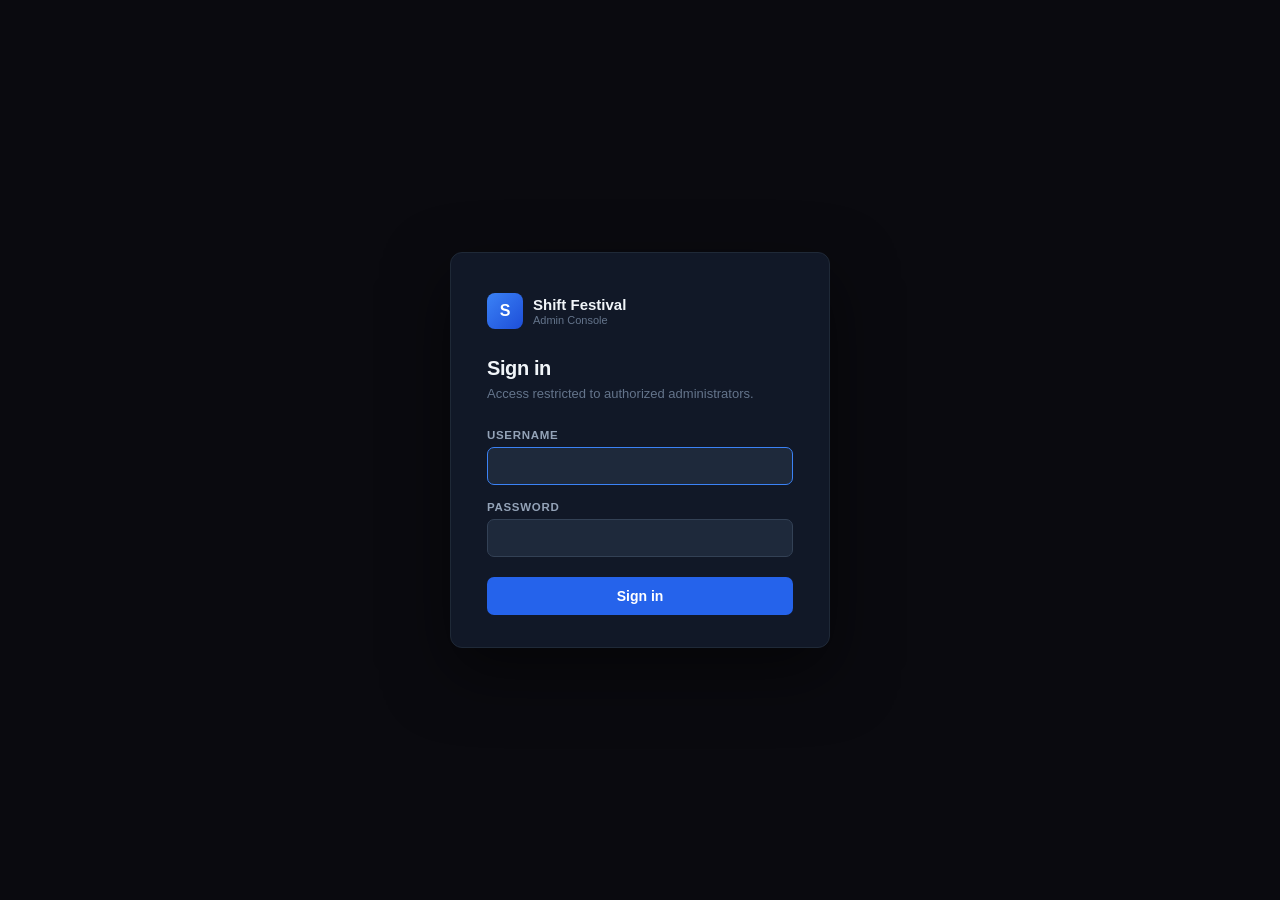
==== static/admin-login.html @ efb965a6 "Apply MCP best practices: decision tree routing, parameter descriptions, and UI improvements - Repla" ====
<!DOCTYPE html>
<html lang="en">
<head>
  <meta charset="UTF-8" />
  <meta name="viewport" content="width=device-width, initial-scale=1.0" />
  <title>Sign in — Shift Admin</title>
  <style>
    *, *::before, *::after { box-sizing: border-box; margin: 0; padding: 0; }

    body {
      font-family: -apple-system, BlinkMacSystemFont, "Segoe UI", sans-serif;
      background: #0a0a0f;
      min-height: 100vh;
      display: flex;
      align-items: center;
      justify-content: center;
      color: #e2e8f0;
    }

    .card {
      width: 100%;
      max-width: 380px;
      background: #111827;
      border: 1px solid #1f2937;
      border-radius: 12px;
      padding: 40px 36px 32px;
      box-shadow: 0 24px 64px rgba(0,0,0,.5);
    }

    .logo {
      display: flex;
      align-items: center;
      gap: 10px;
      margin-bottom: 28px;
    }
    .logo-icon {
      width: 36px; height: 36px;
      background: linear-gradient(135deg, #3b82f6, #1d4ed8);
      border-radius: 8px;
      display: flex; align-items: center; justify-content: center;
      font-weight: 700; font-size: 16px; color: #fff;
    }
    .logo-text { font-size: 15px; font-weight: 600; color: #f1f5f9; }
    .logo-sub  { font-size: 11px; color: #64748b; margin-top: 1px; }

    h1 {
      font-size: 20px;
      font-weight: 700;
      margin-bottom: 6px;
      letter-spacing: -.02em;
      color: #f1f5f9;
    }
    .sub {
      font-size: 13px;
      color: #64748b;
      margin-bottom: 28px;
    }

    label {
      display: block;
      font-size: 11.5px;
      font-weight: 600;
      letter-spacing: .06em;
      text-transform: uppercase;
      color: #94a3b8;
      margin-bottom: 6px;
    }

    input {
      width: 100%;
      background: #1e293b;
      border: 1px solid #334155;
      border-radius: 7px;
      padding: 10px 13px;
      font-size: 14px;
      color: #f1f5f9;
      margin-bottom: 16px;
      outline: none;
      transition: border-color .15s;
      caret-color: #60a5fa;
    }
    input:focus { border-color: #3b82f6; }

    button[type=submit] {
      width: 100%;
      padding: 11px;
      background: #2563eb;
      color: #fff;
      border: none;
      border-radius: 7px;
      font-size: 14px;
      font-weight: 600;
      cursor: pointer;
      margin-top: 4px;
      transition: background .15s, opacity .15s;
    }
    button[type=submit]:hover { background: #1d4ed8; }
    button[type=submit]:disabled { opacity: .5; cursor: not-allowed; }

    .error {
      margin-top: 14px;
      padding: 9px 12px;
      background: rgba(239,68,68,.12);
      border: 1px solid rgba(239,68,68,.3);
      border-radius: 6px;
      font-size: 13px;
      color: #fca5a5;
      display: none;
    }
  </style>
</head>
<body>
  <div class="card">
    <div class="logo">
      <div class="logo-icon">S</div>
      <div>
        <div class="logo-text">Shift Festival</div>
        <div class="logo-sub">Admin Console</div>
      </div>
    </div>

    <h1>Sign in</h1>
    <p class="sub">Access restricted to authorized administrators.</p>

    <form id="loginForm" novalidate>
      <label for="username">Username</label>
      <input id="username" type="text" autocomplete="username" autofocus required />

      <label for="password">Password</label>
      <input id="password" type="password" autocomplete="current-password" required />

      <button type="submit" id="submitBtn">Sign in</button>
      <div class="error" id="errorMsg"></div>
    </form>
  </div>

  <script>
    const form   = document.getElementById('loginForm');
    const errEl  = document.getElementById('errorMsg');
    const btn    = document.getElementById('submitBtn');

    form.addEventListener('submit', async (e) => {
      e.preventDefault();
      errEl.style.display = 'none';
      btn.disabled = true;
      btn.textContent = 'Signing in…';

      try {
        const res = await fetch('/api/admin/login', {
          method: 'POST',
          headers: { 'Content-Type': 'application/json' },
          body: JSON.stringify({
            username: document.getElementById('username').value.trim(),
            password: document.getElementById('password').value,
          }),
        });

        if (res.ok) {
          window.location.replace('/');
        } else {
          const d = await res.json().catch(() => ({}));
          errEl.textContent = d.error || 'Invalid credentials. Try again.';
          errEl.style.display = 'block';
        }
      } catch {
        errEl.textContent = 'Network error — is the server running?';
        errEl.style.display = 'block';
      } finally {
        btn.disabled = false;
        btn.textContent = 'Sign in';
      }
    });
  </script>
</body>
</html>
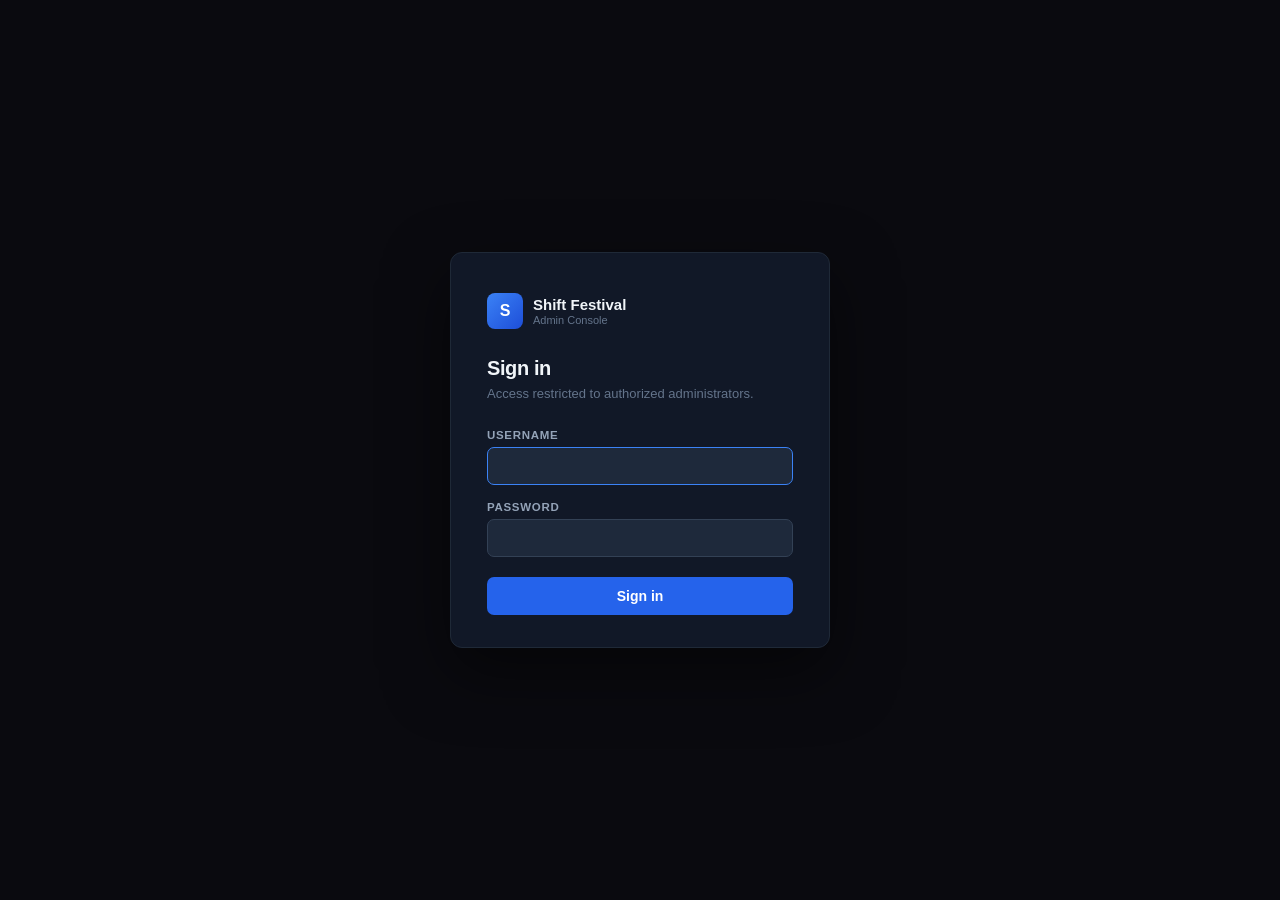
==== commit c8c77bee: "UI polish: flow graph cleanup, thinking bubble, cursor fix, server tools expand, favicon - Flow grap" ====
--- a/static/admin-login.html
+++ b/static/admin-login.html
@@ -4,6 +4,7 @@
   <meta charset="UTF-8" />
   <meta name="viewport" content="width=device-width, initial-scale=1.0" />
   <title>Sign in — Shift Admin</title>
+  <link rel="icon" type="image/svg+xml" href="/static/favicon.svg" />
   <style>
     *, *::before, *::after { box-sizing: border-box; margin: 0; padding: 0; }
 
